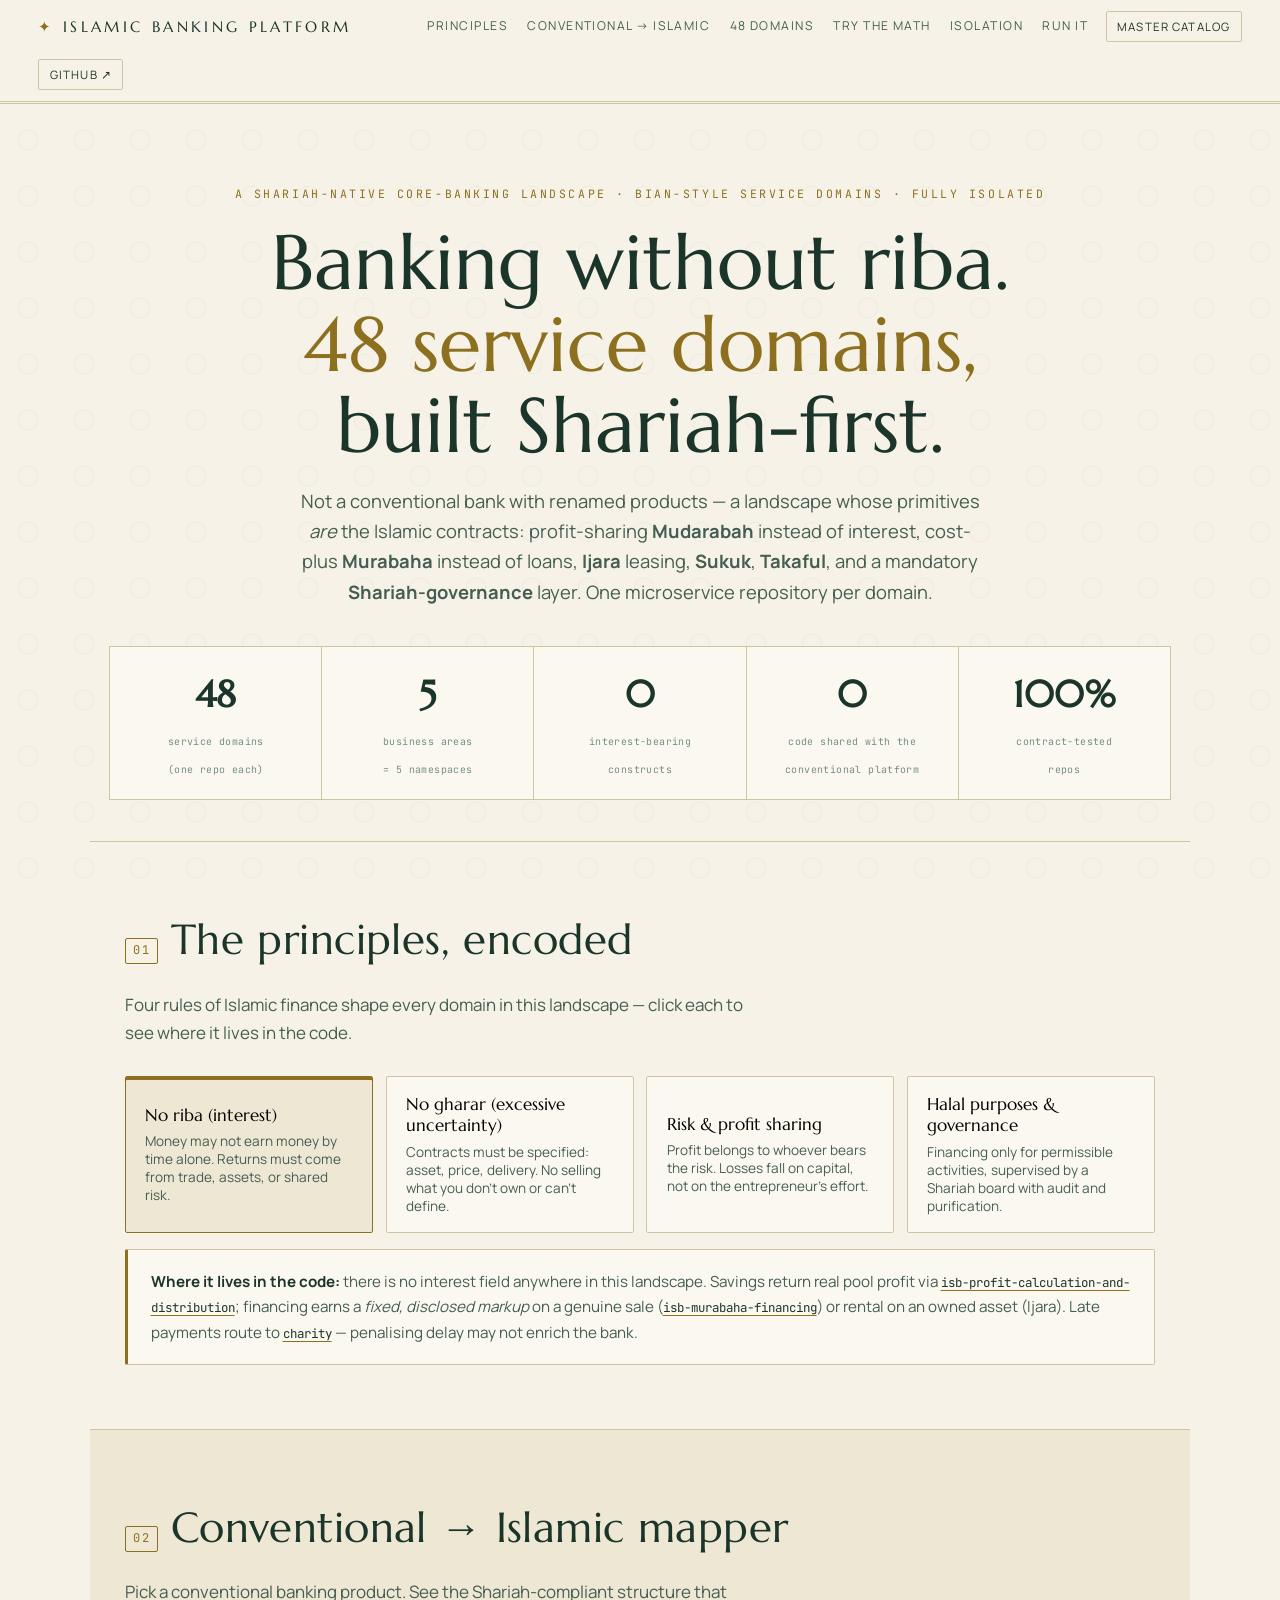
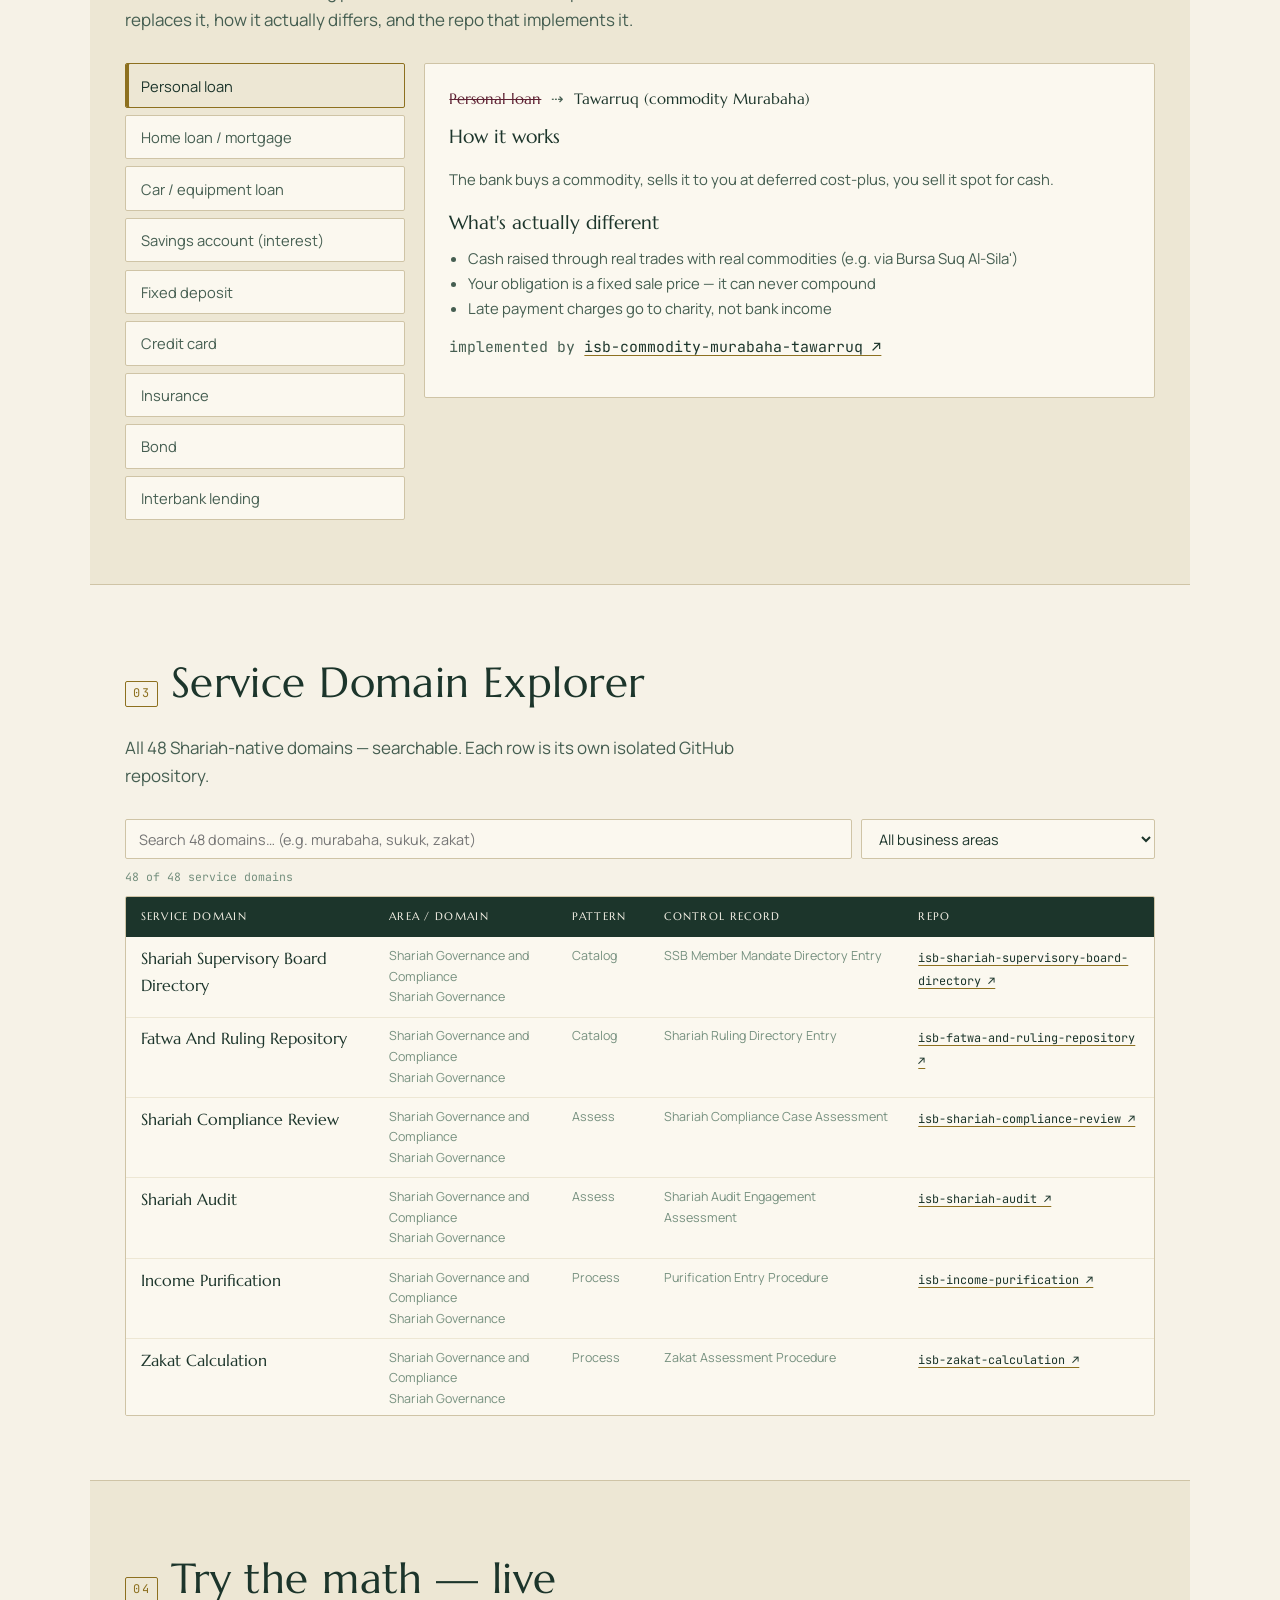
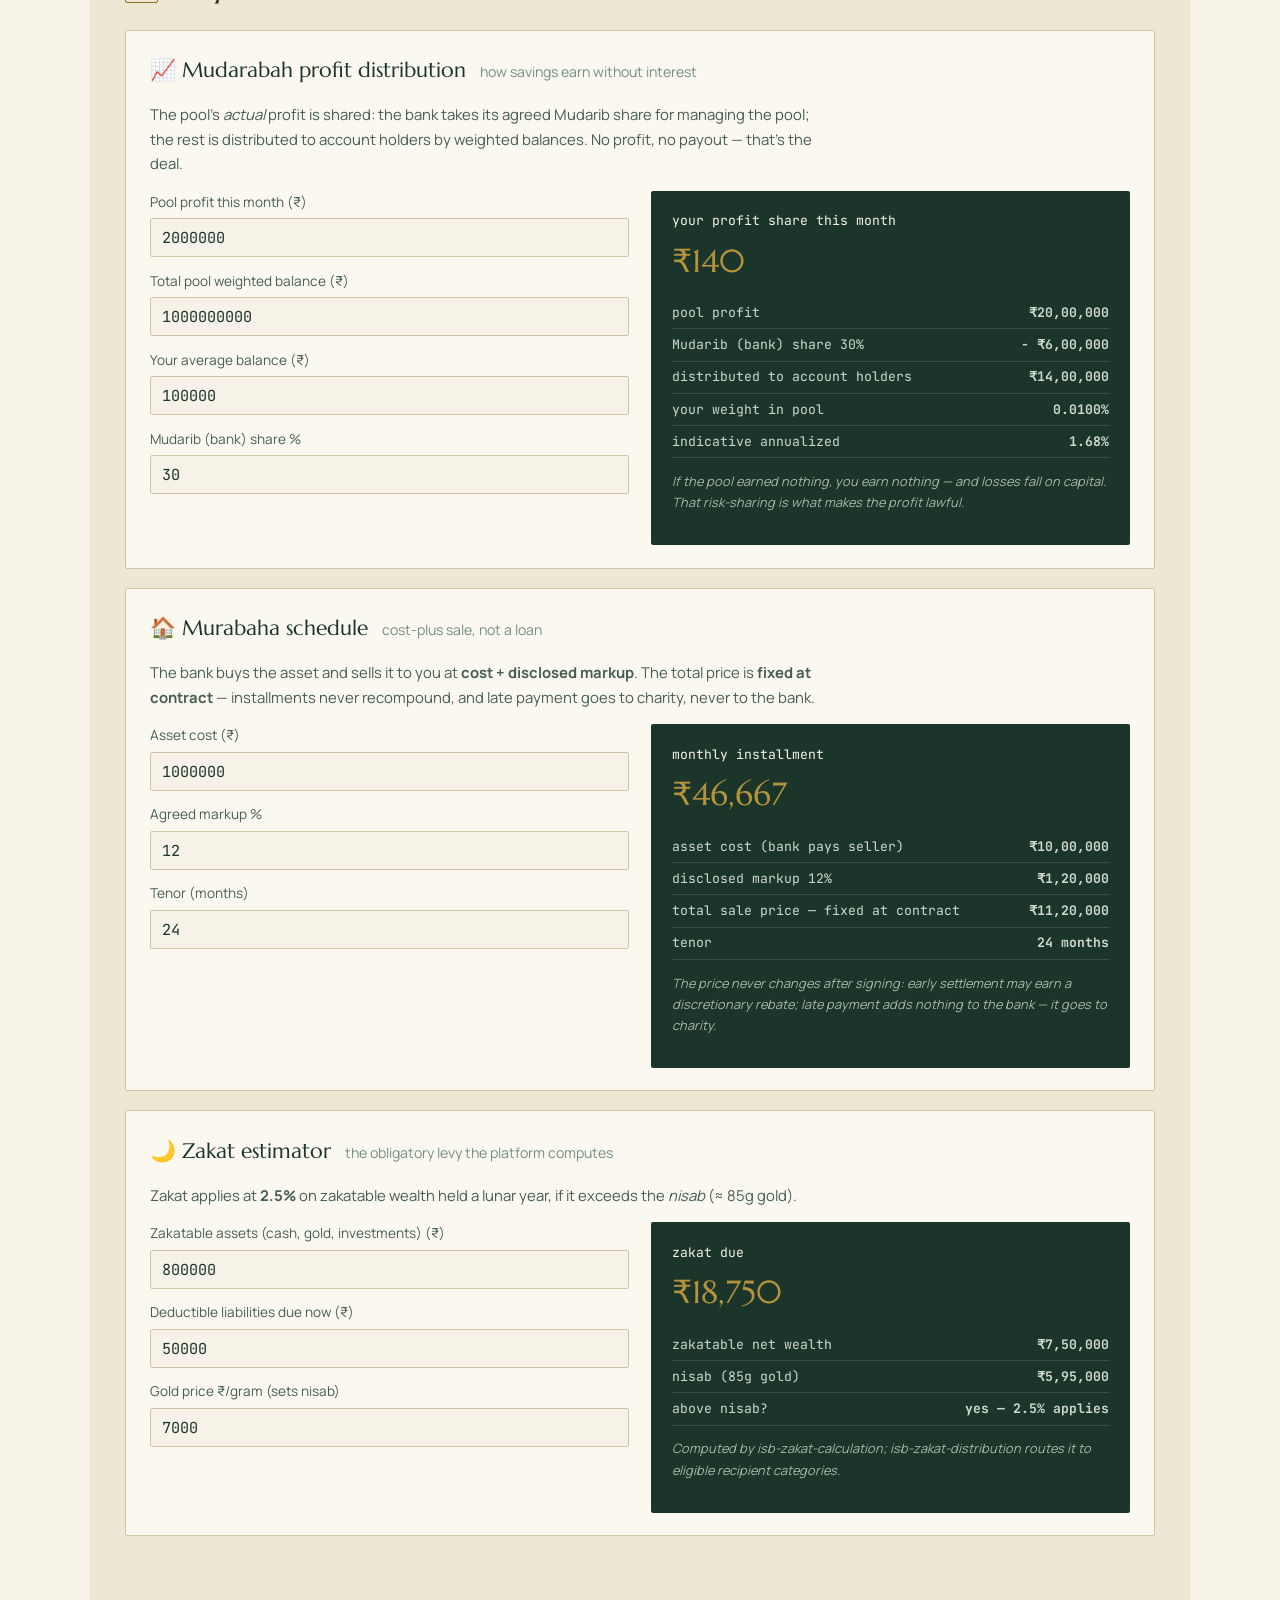
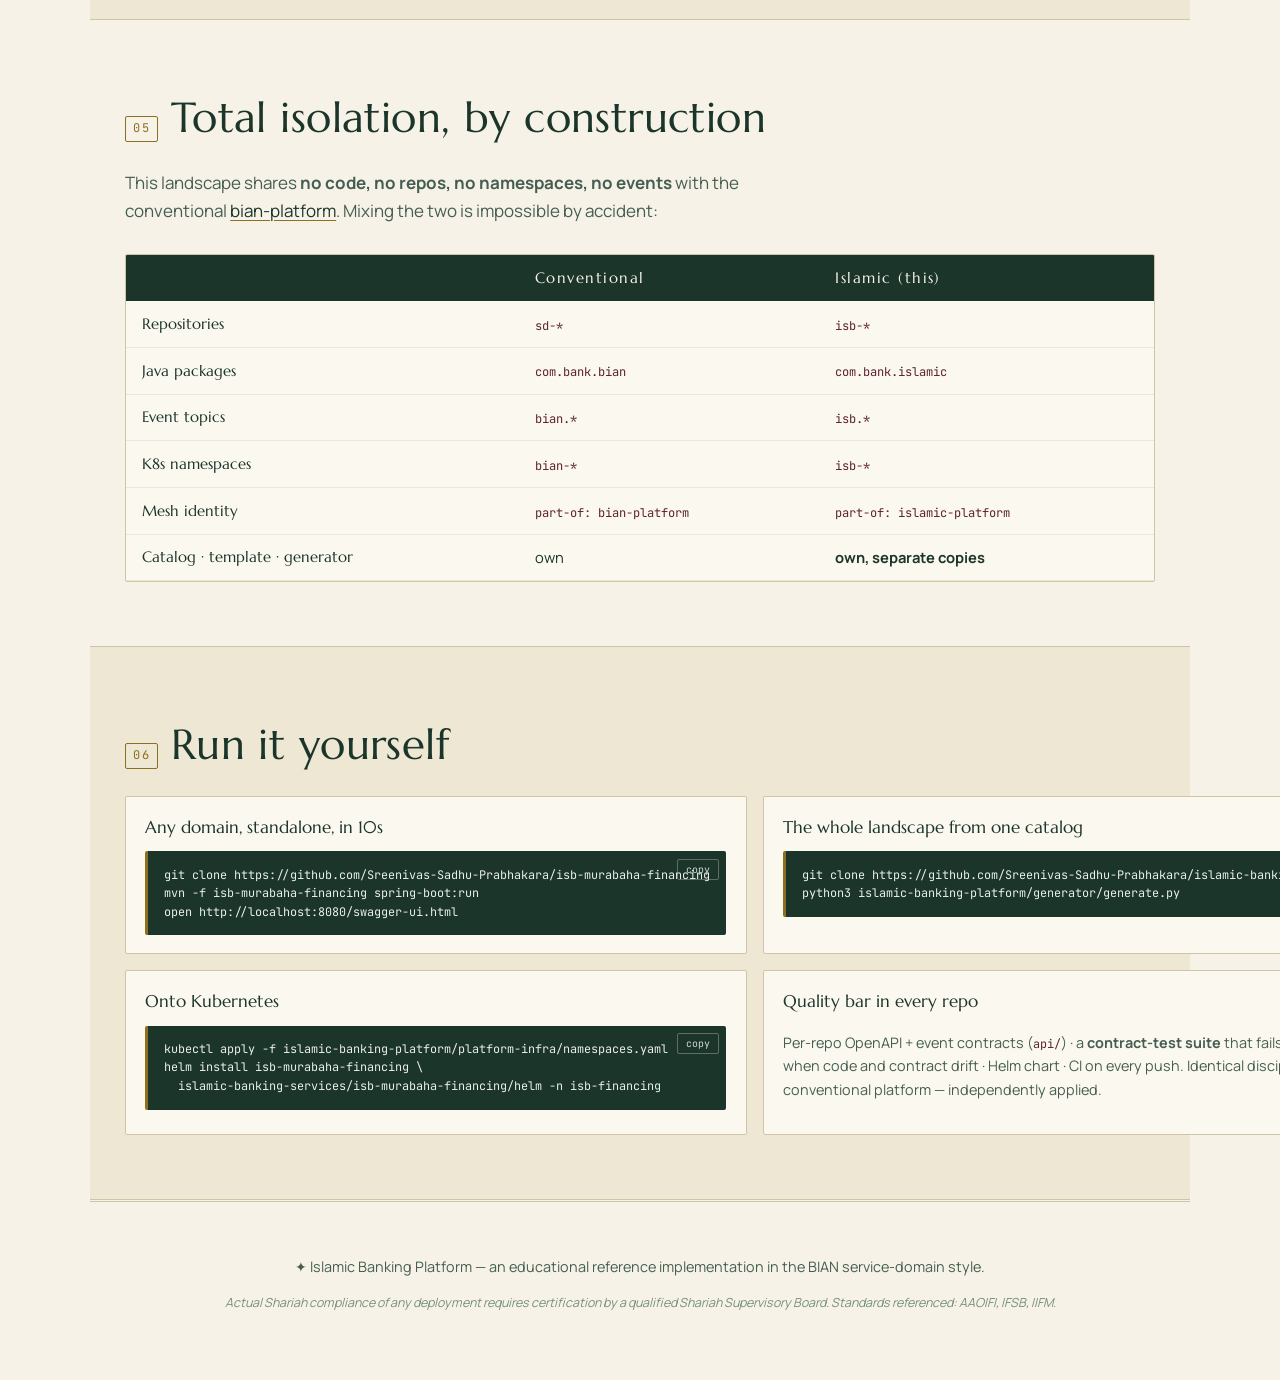
==== docs-site/index.html @ db9421f5 "Interactive docs site + heritage Master Catalog docs-site/: principles-in-code explainers, conventio" ====
<!DOCTYPE html>
<html lang="en">
<head>
  <meta charset="UTF-8" />
  <meta name="viewport" content="width=device-width, initial-scale=1.0" />
  <title>Islamic Banking Platform — 48 Shariah-native service domains</title>
  <meta name="description" content="A Shariah-compliant core-banking microservice landscape: Murabaha, Mudarabah, Ijara, Sukuk, Takaful, Zakat — fully isolated from conventional banking. Interactive documentation." />
  <link rel="preconnect" href="https://fonts.googleapis.com" />
  <link rel="preconnect" href="https://fonts.gstatic.com" crossorigin />
  <link href="https://fonts.googleapis.com/css2?family=Marcellus&family=Manrope:wght@400;500;600;800&family=JetBrains+Mono:wght@400;600&display=swap" rel="stylesheet" />
  <link rel="stylesheet" href="styles.css" />
</head>
<body>

<header class="top">
  <a class="brand" href="#top"><span class="brand-star">✦</span> ISLAMIC BANKING PLATFORM</a>
  <nav class="nav">
    <a href="#principles">Principles</a>
    <a href="#mapper">Conventional → Islamic</a>
    <a href="#explorer">48 Domains</a>
    <a href="#calculators">Try the math</a>
    <a href="#isolation">Isolation</a>
    <a href="#run">Run it</a>
  </nav>
  <a class="gh" href="catalog.html">Master Catalog</a>
  <a class="gh" href="https://github.com/Sreenivas-Sadhu-Prabhakara/islamic-banking-platform" target="_blank" rel="noopener">GitHub ↗</a>
</header>

<main id="top">

  <!-- HERO -->
  <section class="hero">
    <p class="eyebrow">A SHARIAH-NATIVE CORE-BANKING LANDSCAPE · BIAN-STYLE SERVICE DOMAINS · FULLY ISOLATED</p>
    <h1>Banking without riba.<br/><span class="accent">48 service domains,</span><br/>built Shariah-first.</h1>
    <p class="hero-sub">Not a conventional bank with renamed products — a landscape whose primitives <em>are</em> the Islamic contracts: profit-sharing <strong>Mudarabah</strong> instead of interest, cost-plus <strong>Murabaha</strong> instead of loans, <strong>Ijara</strong> leasing, <strong>Sukuk</strong>, <strong>Takaful</strong>, and a mandatory <strong>Shariah-governance</strong> layer. One microservice repository per domain.</p>
    <div class="statline">
      <div class="stat"><b>48</b><span>service domains<br/>(one repo each)</span></div>
      <div class="stat"><b>5</b><span>business areas<br/>= 5 namespaces</span></div>
      <div class="stat"><b>0</b><span>interest-bearing<br/>constructs</span></div>
      <div class="stat"><b>0</b><span>code shared with the<br/>conventional platform</span></div>
      <div class="stat"><b>100%</b><span>contract-tested<br/>repos</span></div>
    </div>
  </section>

  <!-- PRINCIPLES -->
  <section id="principles" class="band">
    <h2><span class="no">01</span>The principles, encoded</h2>
    <p class="intro">Four rules of Islamic finance shape every domain in this landscape — click each to see where it lives in the code.</p>
    <div class="prin-grid" id="prin-grid">
      <button class="prin" data-p="riba">
        <h3>No riba (interest)</h3>
        <p>Money may not earn money by time alone. Returns must come from trade, assets, or shared risk.</p>
      </button>
      <button class="prin" data-p="gharar">
        <h3>No gharar (excessive uncertainty)</h3>
        <p>Contracts must be specified: asset, price, delivery. No selling what you don't own or can't define.</p>
      </button>
      <button class="prin" data-p="risk">
        <h3>Risk &amp; profit sharing</h3>
        <p>Profit belongs to whoever bears the risk. Losses fall on capital, not on the entrepreneur's effort.</p>
      </button>
      <button class="prin" data-p="halal">
        <h3>Halal purposes &amp; governance</h3>
        <p>Financing only for permissible activities, supervised by a Shariah board with audit and purification.</p>
      </button>
    </div>
    <div class="prin-detail" id="prin-detail"></div>
  </section>

  <!-- MAPPER -->
  <section id="mapper" class="band band-alt">
    <h2><span class="no">02</span>Conventional → Islamic mapper</h2>
    <p class="intro">Pick a conventional banking product. See the Shariah-compliant structure that replaces it, how it actually differs, and the repo that implements it.</p>
    <div class="mapper">
      <div class="mapper-buttons" id="mapper-buttons"></div>
      <div class="mapper-out" id="mapper-out"></div>
    </div>
  </section>

  <!-- EXPLORER -->
  <section id="explorer" class="band">
    <h2><span class="no">03</span>Service Domain Explorer</h2>
    <p class="intro">All 48 Shariah-native domains — searchable. Each row is its own isolated GitHub repository.</p>
    <div class="explorer-controls">
      <input type="search" id="ex-search" placeholder="Search 48 domains… (e.g. murabaha, sukuk, zakat)" aria-label="Search" />
      <select id="ex-area" aria-label="Filter by business area"><option value="">All business areas</option></select>
    </div>
    <p class="ex-count" id="ex-count"></p>
    <div class="ex-table-wrap">
      <table class="ex-table">
        <thead><tr><th>Service domain</th><th>Area / domain</th><th>Pattern</th><th>Control record</th><th>Repo</th></tr></thead>
        <tbody id="ex-body"></tbody>
      </table>
    </div>
  </section>

  <!-- CALCULATORS -->
  <section id="calculators" class="band band-alt">
    <h2><span class="no">04</span>Try the math — live</h2>

    <div class="calc">
      <h3>📈 Mudarabah profit distribution <small>how savings earn without interest</small></h3>
      <p>The pool's <em>actual</em> profit is shared: the bank takes its agreed Mudarib share for managing the pool; the rest is distributed to account holders by weighted balances. No profit, no payout — that's the deal.</p>
      <div class="calc-grid">
        <div class="calc-in">
          <label>Pool profit this month (₹)<input type="number" id="md-profit" value="2000000" /></label>
          <label>Total pool weighted balance (₹)<input type="number" id="md-pool" value="1000000000" /></label>
          <label>Your average balance (₹)<input type="number" id="md-bal" value="100000" /></label>
          <label>Mudarib (bank) share %<input type="number" id="md-share" value="30" min="0" max="100" /></label>
        </div>
        <div class="calc-out" id="md-out"></div>
      </div>
    </div>

    <div class="calc">
      <h3>🏠 Murabaha schedule <small>cost-plus sale, not a loan</small></h3>
      <p>The bank buys the asset and sells it to you at <strong>cost + disclosed markup</strong>. The total price is <strong>fixed at contract</strong> — installments never recompound, and late payment goes to charity, never to the bank.</p>
      <div class="calc-grid">
        <div class="calc-in">
          <label>Asset cost (₹)<input type="number" id="mu-cost" value="1000000" /></label>
          <label>Agreed markup %<input type="number" id="mu-markup" value="12" min="0" /></label>
          <label>Tenor (months)<input type="number" id="mu-months" value="24" min="1" /></label>
        </div>
        <div class="calc-out" id="mu-out"></div>
      </div>
    </div>

    <div class="calc">
      <h3>🌙 Zakat estimator <small>the obligatory levy the platform computes</small></h3>
      <p>Zakat applies at <strong>2.5%</strong> on zakatable wealth held a lunar year, if it exceeds the <em>nisab</em> (≈ 85g gold).</p>
      <div class="calc-grid">
        <div class="calc-in">
          <label>Zakatable assets (cash, gold, investments) (₹)<input type="number" id="zk-assets" value="800000" /></label>
          <label>Deductible liabilities due now (₹)<input type="number" id="zk-liab" value="50000" /></label>
          <label>Gold price ₹/gram (sets nisab)<input type="number" id="zk-gold" value="7000" /></label>
        </div>
        <div class="calc-out" id="zk-out"></div>
      </div>
    </div>
  </section>

  <!-- ISOLATION -->
  <section id="isolation" class="band">
    <h2><span class="no">05</span>Total isolation, by construction</h2>
    <p class="intro">This landscape shares <strong>no code, no repos, no namespaces, no events</strong> with the conventional <a href="https://sreenivas-sadhu-prabhakara.github.io/bian-platform/" target="_blank" rel="noopener">bian-platform</a>. Mixing the two is impossible by accident:</p>
    <div class="iso-table-wrap">
      <table class="iso-table">
        <thead><tr><th></th><th>Conventional</th><th>Islamic (this)</th></tr></thead>
        <tbody>
          <tr><td>Repositories</td><td><code>sd-*</code></td><td><code>isb-*</code></td></tr>
          <tr><td>Java packages</td><td><code>com.bank.bian</code></td><td><code>com.bank.islamic</code></td></tr>
          <tr><td>Event topics</td><td><code>bian.*</code></td><td><code>isb.*</code></td></tr>
          <tr><td>K8s namespaces</td><td><code>bian-*</code></td><td><code>isb-*</code></td></tr>
          <tr><td>Mesh identity</td><td><code>part-of: bian-platform</code></td><td><code>part-of: islamic-platform</code></td></tr>
          <tr><td>Catalog · template · generator</td><td>own</td><td><strong>own, separate copies</strong></td></tr>
        </tbody>
      </table>
    </div>
  </section>

  <!-- RUN -->
  <section id="run" class="band band-alt">
    <h2><span class="no">06</span>Run it yourself</h2>
    <div class="run-grid">
      <div class="run-card"><h3>Any domain, standalone, in 10s</h3>
<pre data-copy><code>git clone https://github.com/Sreenivas-Sadhu-Prabhakara/isb-murabaha-financing
mvn -f isb-murabaha-financing spring-boot:run
open http://localhost:8080/swagger-ui.html</code></pre></div>
      <div class="run-card"><h3>The whole landscape from one catalog</h3>
<pre data-copy><code>git clone https://github.com/Sreenivas-Sadhu-Prabhakara/islamic-banking-platform
python3 islamic-banking-platform/generator/generate.py</code></pre></div>
      <div class="run-card"><h3>Onto Kubernetes</h3>
<pre data-copy><code>kubectl apply -f islamic-banking-platform/platform-infra/namespaces.yaml
helm install isb-murabaha-financing \
  islamic-banking-services/isb-murabaha-financing/helm -n isb-financing</code></pre></div>
      <div class="run-card"><h3>Quality bar in every repo</h3>
        <p class="run-quality">Per-repo OpenAPI + event contracts (<code>api/</code>) · a <strong>contract-test suite</strong> that fails the build when code and contract drift · Helm chart · CI on every push. Identical discipline to the conventional platform — independently applied.</p></div>
    </div>
  </section>

</main>

<footer class="foot">
  <p>✦ Islamic Banking Platform — an educational reference implementation in the BIAN service-domain style.</p>
  <p class="foot-dim">Actual Shariah compliance of any deployment requires certification by a qualified Shariah Supervisory Board. Standards referenced: AAOIFI, IFSB, IIFM.</p>
</footer>

<script src="data.js"></script>
<script src="app.js"></script>
</body>
</html>
---- docs-site/styles.css ----
/* ════════════════════════════════════════════════════════════════
   Islamic Banking Platform docs — heritage institution, Shariah-native.
   Ivory stock, deep emerald ink, antique gold, eight-point star motif.
   Same restraint as the Master Catalog: engraved, not animated.
   ════════════════════════════════════════════════════════════════ */
:root {
  --paper:   #f6f2e7;
  --paper-2: #ede7d4;
  --card:    #fbf8ef;
  --ink:     #1c352b;       /* deep emerald */
  --ink-2:   #455e51;
  --ink-3:   #76907f;
  --rule:    #cfc4a6;
  --gold:    #8d701f;
  --gold-2:  #b3933b;
  --wine:    #5e2233;
  --serif-d: "Marcellus", "Times New Roman", serif;
  --sans:    "Manrope", -apple-system, sans-serif;
  --mono:    "JetBrains Mono", ui-monospace, monospace;
  --maxw: 1100px;
}
* { box-sizing: border-box; }
html { scroll-behavior: smooth; scroll-padding-top: 84px; }
body {
  margin: 0; background: var(--paper); color: var(--ink);
  font-family: var(--sans); font-size: 17px; line-height: 1.65;
  -webkit-font-smoothing: antialiased;
}
/* faint eight-point star lattice */
body::before {
  content: ""; position: fixed; inset: 0; pointer-events: none; z-index: 0; opacity: .045;
  background-image:
    radial-gradient(circle at center, transparent 9px, var(--ink) 9.5px, transparent 10.5px);
  background-size: 56px 56px;
}
main, header, footer { position: relative; z-index: 1; }
a { color: var(--ink); text-decoration-color: var(--gold); text-underline-offset: 3px; }
a:hover { color: var(--gold); }
code { font-family: var(--mono); font-size: .82em; color: var(--wine); }
h2 {
  font-family: var(--serif-d); font-weight: 400;
  font-size: clamp(1.7rem, 4.6vw, 2.6rem); letter-spacing: .01em;
  margin: 0 0 1rem; display: flex; gap: .8rem; align-items: baseline;
}
h2 .no { font-family: var(--mono); font-size: .75rem; color: var(--gold); border: 1px solid var(--gold); border-radius: 2px; padding: .14rem .45rem; letter-spacing: .1em; }
h3 { font-family: var(--serif-d); font-weight: 400; font-size: 1.3rem; margin: 0 0 .6rem; }
h3 small { color: var(--ink-3); font-family: var(--sans); font-size: .68em; margin-left: .5rem; }
.intro { color: var(--ink-2); max-width: 62ch; margin: 0 0 1.8rem; }

/* top bar */
.top {
  position: sticky; top: 0; z-index: 60;
  background: rgba(246,242,231,.94); backdrop-filter: blur(8px);
  border-bottom: 3px double var(--rule);
  display: flex; align-items: center; gap: 1.1rem; flex-wrap: wrap;
  padding: .7rem clamp(1rem, 4vw, 2.4rem);
}
.brand { font-family: var(--serif-d); font-size: .95rem; letter-spacing: .22em; color: var(--ink); text-decoration: none; }
.brand-star { color: var(--gold); }
.nav { display: flex; gap: clamp(.6rem, 1.6vw, 1.2rem); flex-wrap: wrap; margin-left: auto; }
.nav a { font-size: .76rem; letter-spacing: .12em; text-transform: uppercase; color: var(--ink-2); text-decoration: none; }
.nav a:hover { color: var(--gold); }
.gh { font-size: .72rem; letter-spacing: .1em; text-transform: uppercase; border: 1px solid var(--rule); border-radius: 2px; padding: .3rem .65rem; color: var(--ink); text-decoration: none; }
.gh:hover { border-color: var(--gold); color: var(--gold); }
@media (max-width: 1000px) { .nav { display: none; } }

/* hero */
.hero { max-width: var(--maxw); margin: 0 auto; text-align: center; padding: clamp(2.8rem, 8vw, 5rem) 1.2rem 2.6rem; }
.eyebrow { font-family: var(--mono); font-size: .72rem; letter-spacing: .22em; color: var(--gold); margin: 0 0 1.2rem; }
.hero h1 { font-family: var(--serif-d); font-weight: 400; font-size: clamp(2.4rem, 7.5vw, 4.8rem); line-height: 1.06; margin: 0 0 1.2rem; }
.accent { color: var(--gold); }
.hero-sub { max-width: 62ch; margin: 0 auto 2.4rem; color: var(--ink-2); font-size: clamp(1rem, 2.2vw, 1.15rem); }
.statline { display: grid; grid-template-columns: repeat(5, 1fr); gap: 1px; background: var(--rule); border: 1px solid var(--rule); }
.stat { background: var(--card); padding: 1.1rem .8rem; }
.stat b { display: block; font-family: var(--serif-d); font-size: clamp(1.6rem, 4vw, 2.3rem); color: var(--ink); }
.stat span { font-family: var(--mono); font-size: .62rem; letter-spacing: .04em; color: var(--ink-3); line-height: 1.45; }
@media (max-width: 760px) { .statline { grid-template-columns: repeat(2, 1fr); } }

/* bands */
.band { max-width: var(--maxw); margin: 0 auto; padding: clamp(2.4rem, 6vw, 4rem) clamp(1rem, 4vw, 2.2rem); border-top: 1px solid var(--rule); }
.band-alt { background: linear-gradient(var(--paper-2), var(--paper-2)); }

/* principles */
.prin-grid { display: grid; grid-template-columns: repeat(auto-fit, minmax(230px, 1fr)); gap: .8rem; margin-bottom: 1rem; }
.prin {
  text-align: left; cursor: pointer; background: var(--card);
  border: 1px solid var(--rule); border-radius: 2px; padding: 1.1rem 1.2rem; transition: border-color .15s;
  font-family: var(--sans);
}
.prin:hover, .prin.active { border-color: var(--gold); }
.prin.active { background: var(--paper-2); box-shadow: inset 0 3px 0 var(--gold); }
.prin h3 { font-size: 1.05rem; margin-bottom: .4rem; }
.prin p { margin: 0; font-size: .85rem; color: var(--ink-2); }
.prin-detail {
  background: var(--card); border: 1px solid var(--rule); border-left: 3px solid var(--gold);
  border-radius: 2px; padding: 1.2rem 1.4rem; min-height: 90px; font-size: .95rem; color: var(--ink-2);
}
.prin-detail b { color: var(--ink); }
.prin-detail a { font-family: var(--mono); font-size: .82em; }

/* mapper */
.mapper { display: grid; grid-template-columns: 280px 1fr; gap: 1.2rem; align-items: start; }
@media (max-width: 820px) { .mapper { grid-template-columns: 1fr; } }
.mapper-buttons { display: flex; flex-direction: column; gap: .45rem; }
.mapbtn {
  text-align: left; cursor: pointer; font-family: var(--sans); font-size: .92rem;
  background: var(--card); color: var(--ink-2); border: 1px solid var(--rule); border-radius: 2px;
  padding: .7rem .95rem; transition: .15s;
}
.mapbtn:hover { border-color: var(--gold); color: var(--ink); }
.mapbtn.active { border-color: var(--gold); background: var(--paper-2); color: var(--ink); box-shadow: inset 3px 0 0 var(--gold); }
.mapper-out {
  background: var(--card); border: 1px solid var(--rule); border-radius: 2px;
  padding: 1.4rem 1.5rem; position: sticky; top: 86px;
}
.map-arrow { font-family: var(--serif-d); font-size: 1.3rem; margin: 0 0 .6rem; }
.map-arrow .from { color: var(--wine); text-decoration: line-through; text-decoration-thickness: 1px; }
.map-arrow .to { color: var(--ink); }
.mapper-out h4 { font-family: var(--serif-d); font-weight: 400; font-size: 1.2rem; margin: 0 0 .5rem; }
.mapper-out p, .mapper-out li { color: var(--ink-2); font-size: .93rem; }
.mapper-out ul { padding-left: 1.15rem; margin: .4rem 0 .8rem; }
.map-repo { font-family: var(--mono); font-size: .78rem; }

/* explorer */
.explorer-controls { display: flex; gap: .6rem; flex-wrap: wrap; margin-bottom: .5rem; }
.explorer-controls input, .explorer-controls select {
  font-family: var(--sans); font-size: .9rem; color: var(--ink);
  background: var(--card); border: 1px solid var(--rule); border-radius: 2px; padding: .55rem .8rem;
}
.explorer-controls input { flex: 1; min-width: 240px; }
.ex-count { font-family: var(--mono); font-size: .72rem; color: var(--ink-3); margin: 0 0 .6rem; }
.ex-table-wrap { border: 1px solid var(--rule); border-radius: 2px; overflow: auto; max-height: 520px; background: var(--card); }
.ex-table { width: 100%; border-collapse: collapse; font-size: .86rem; }
.ex-table th {
  position: sticky; top: 0; background: var(--ink); color: var(--paper);
  font-family: var(--serif-d); font-weight: 400; letter-spacing: .12em; text-transform: uppercase; font-size: .68rem;
  text-align: left; padding: .7rem .9rem;
}
.ex-table td { padding: .55rem .9rem; border-bottom: 1px solid var(--paper-2); vertical-align: top; }
.ex-table tbody tr:hover { background: var(--paper-2); }
.sd-name { font-family: var(--serif-d); font-size: 1.02rem; }
.dim { color: var(--ink-3); font-size: .78rem; }
.repo-link { font-family: var(--mono); font-size: .74rem; }

/* calculators */
.calc { background: var(--card); border: 1px solid var(--rule); border-radius: 2px; padding: 1.4rem 1.5rem; margin-bottom: 1.2rem; }
.calc > p { color: var(--ink-2); font-size: .93rem; max-width: 75ch; }
.calc-grid { display: grid; grid-template-columns: 1fr 1fr; gap: 1.4rem; align-items: start; margin-top: .8rem; }
@media (max-width: 760px) { .calc-grid { grid-template-columns: 1fr; } }
.calc-in label { display: block; font-size: .85rem; color: var(--ink-2); margin-bottom: .8rem; }
.calc-in input {
  display: block; width: 100%; margin-top: .3rem; font-family: var(--mono); font-size: .95rem;
  color: var(--ink); background: var(--paper); border: 1px solid var(--rule); border-radius: 2px; padding: .5rem .7rem;
}
.calc-in input:focus { outline: none; border-color: var(--gold); }
.calc-out {
  background: var(--ink); color: var(--paper); border-radius: 2px; padding: 1.2rem 1.3rem;
  font-family: var(--mono); font-size: .82rem;
}
.calc-out .big { font-family: var(--serif-d); font-size: 2rem; color: var(--gold-2); display: block; margin: .2rem 0 .6rem; }
.calc-out .row { display: flex; justify-content: space-between; border-bottom: 1px dotted rgba(246,242,231,.25); padding: .3rem 0; color: #cfd8cf; }
.calc-out .note { margin-top: .8rem; font-family: var(--sans); font-style: italic; font-size: .8rem; color: #a8b8aa; }

/* isolation */
.iso-table-wrap { border: 1px solid var(--rule); border-radius: 2px; overflow-x: auto; background: var(--card); }
.iso-table { width: 100%; border-collapse: collapse; font-size: .92rem; }
.iso-table th { background: var(--ink); color: var(--paper); font-family: var(--serif-d); font-weight: 400; letter-spacing: .1em; padding: .7rem 1rem; text-align: left; }
.iso-table td { padding: .65rem 1rem; border-bottom: 1px solid var(--paper-2); }
.iso-table td:first-child { font-family: var(--serif-d); }

/* run */
.run-grid { display: grid; grid-template-columns: 1fr 1fr; gap: 1rem; }
@media (max-width: 760px) { .run-grid { grid-template-columns: 1fr; } }
.run-card { background: var(--card); border: 1px solid var(--rule); border-radius: 2px; padding: 1.1rem 1.2rem; }
.run-card h3 { font-size: 1.05rem; }
.run-quality { font-size: .9rem; color: var(--ink-2); }
pre {
  position: relative; background: var(--ink); color: #e9efe7;
  border-radius: 2px; border-left: 3px solid var(--gold);
  padding: .9rem 1rem; overflow-x: auto;
  font-family: var(--mono); font-size: .74rem; line-height: 1.55; margin: 0;
}
pre code { color: inherit; font-size: 1em; }
.copy-btn {
  position: absolute; top: .45rem; right: .45rem; cursor: pointer;
  font-family: var(--mono); font-size: .62rem; color: #cfd8cf;
  background: transparent; border: 1px solid rgba(246,242,231,.3); border-radius: 2px; padding: .2rem .5rem;
}
.copy-btn:hover { color: var(--gold-2); border-color: var(--gold-2); }

/* footer */
.foot { max-width: var(--maxw); margin: 0 auto; padding: 2.4rem 1.2rem 3.4rem; border-top: 3px double var(--rule); text-align: center; color: var(--ink-2); font-size: .9rem; }
.foot-dim { color: var(--ink-3); font-size: .78rem; font-style: italic; }

@media (prefers-reduced-motion: reduce) { * { transition: none !important; scroll-behavior: auto !important; } }
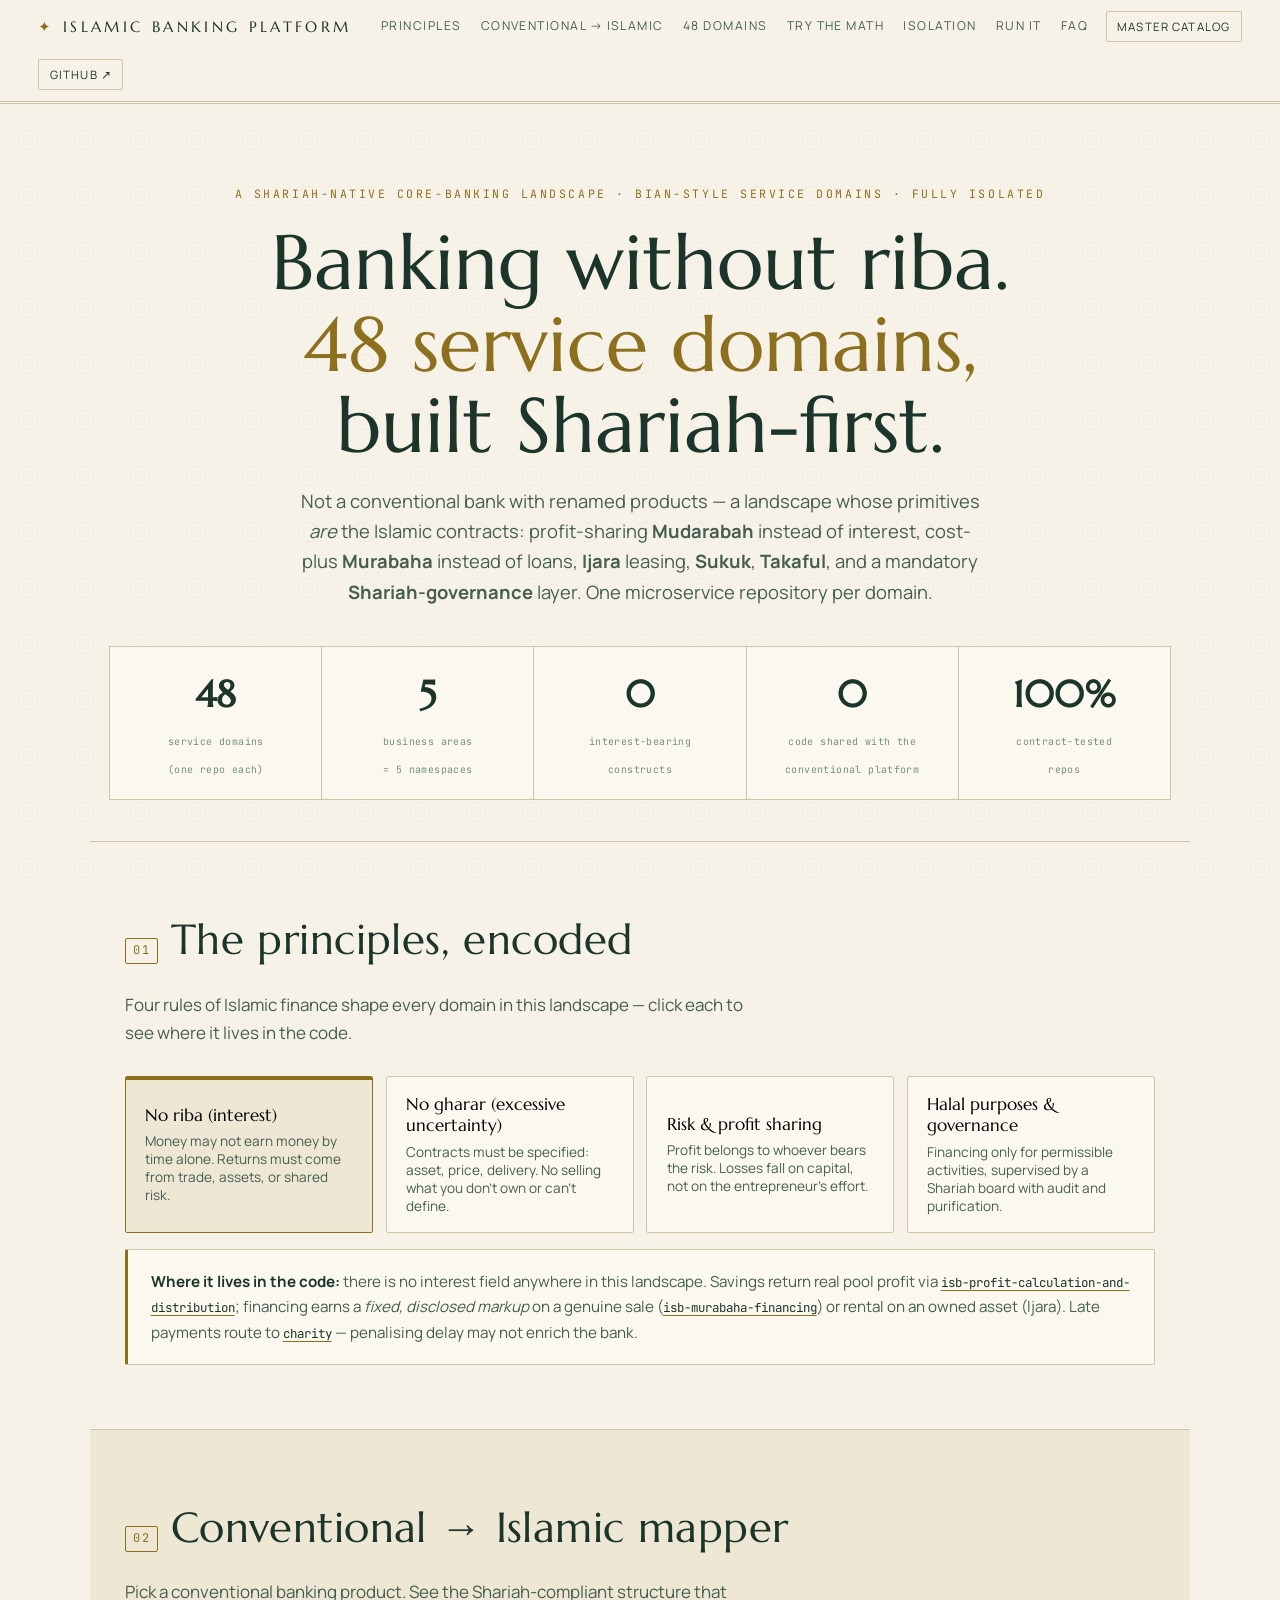
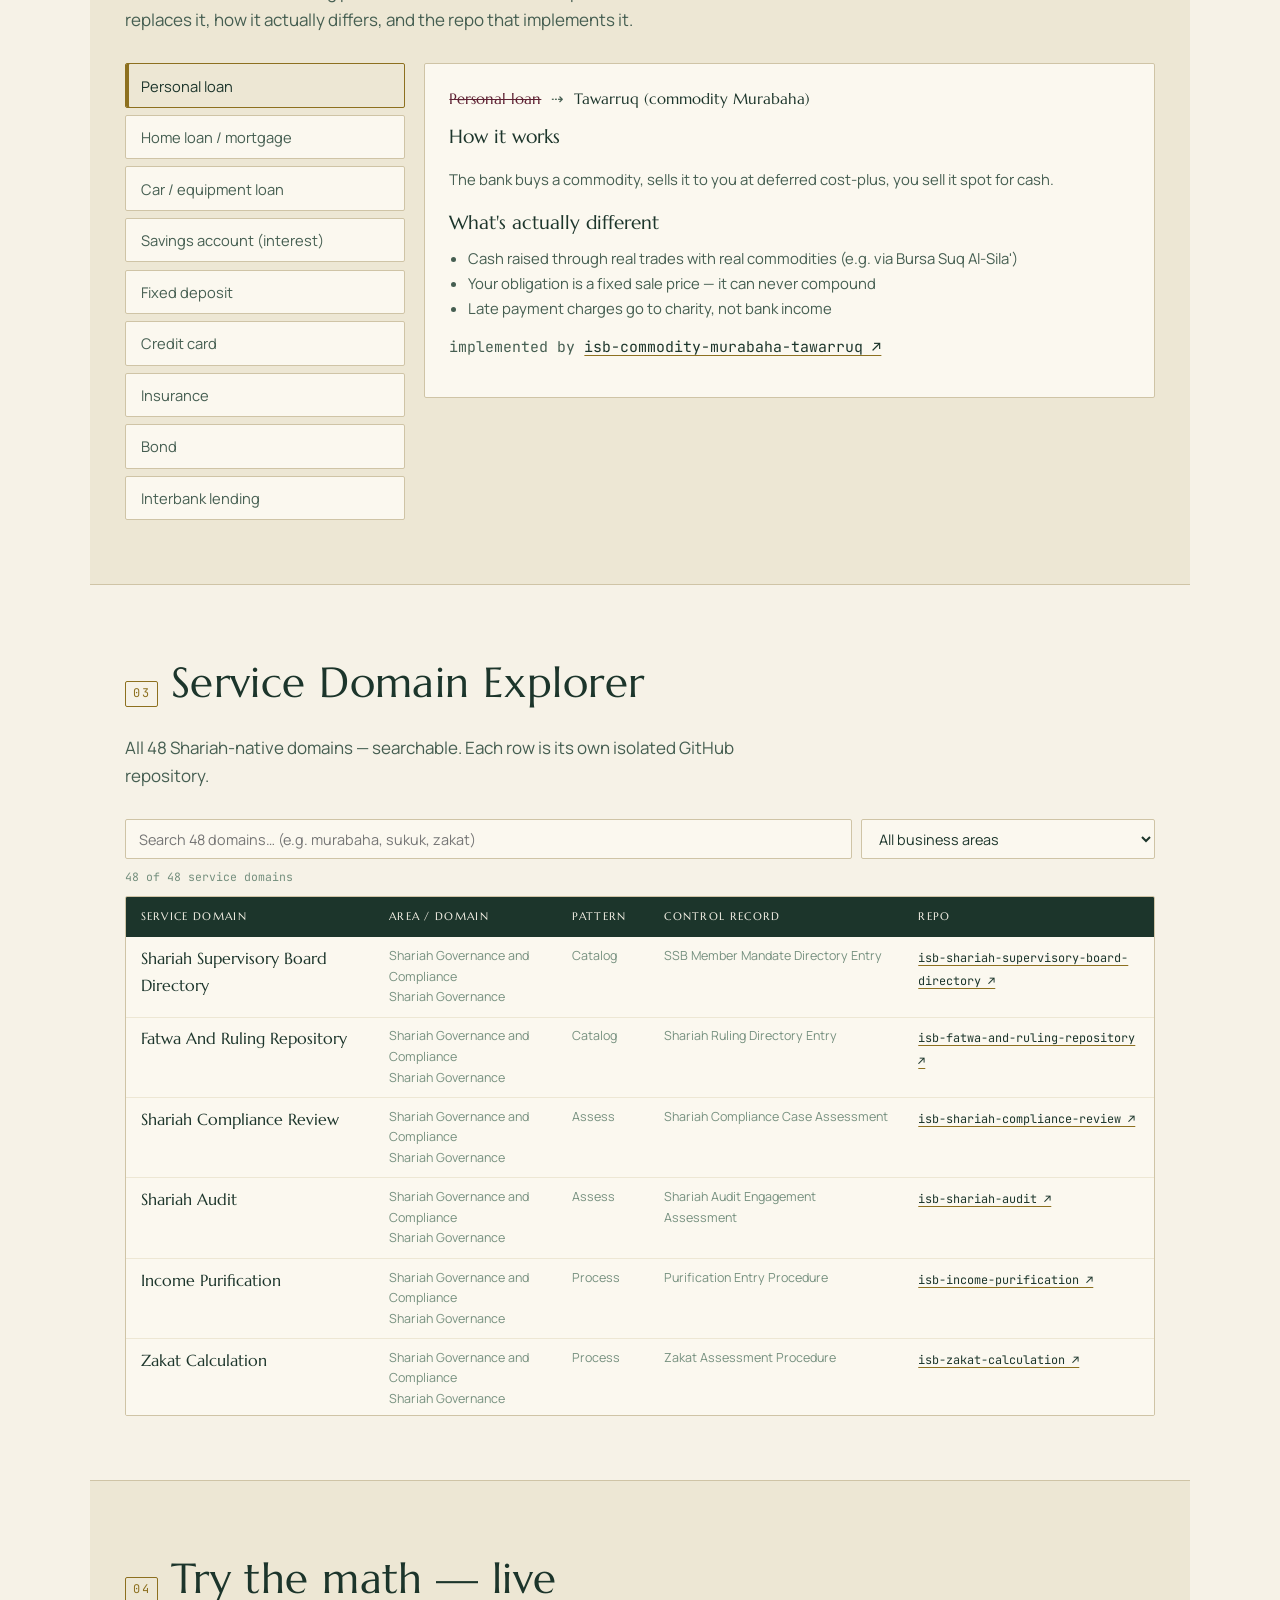
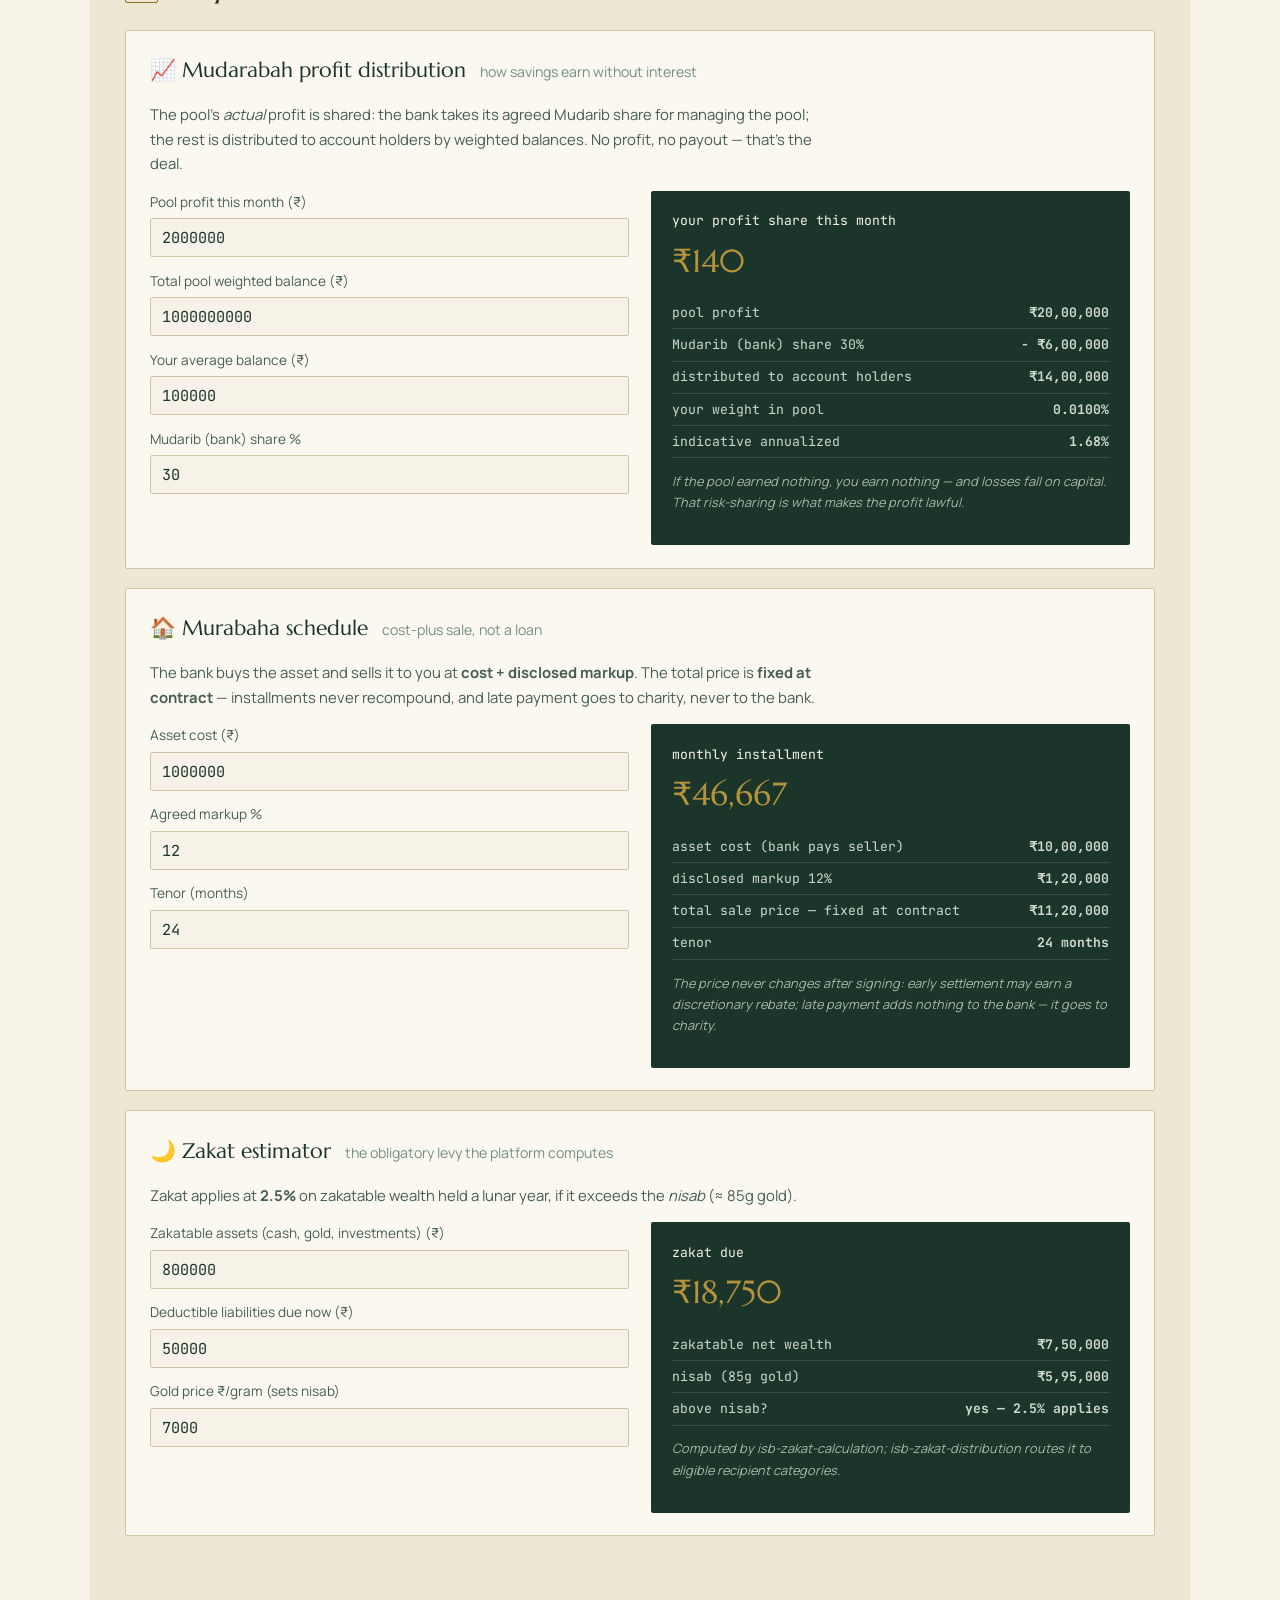
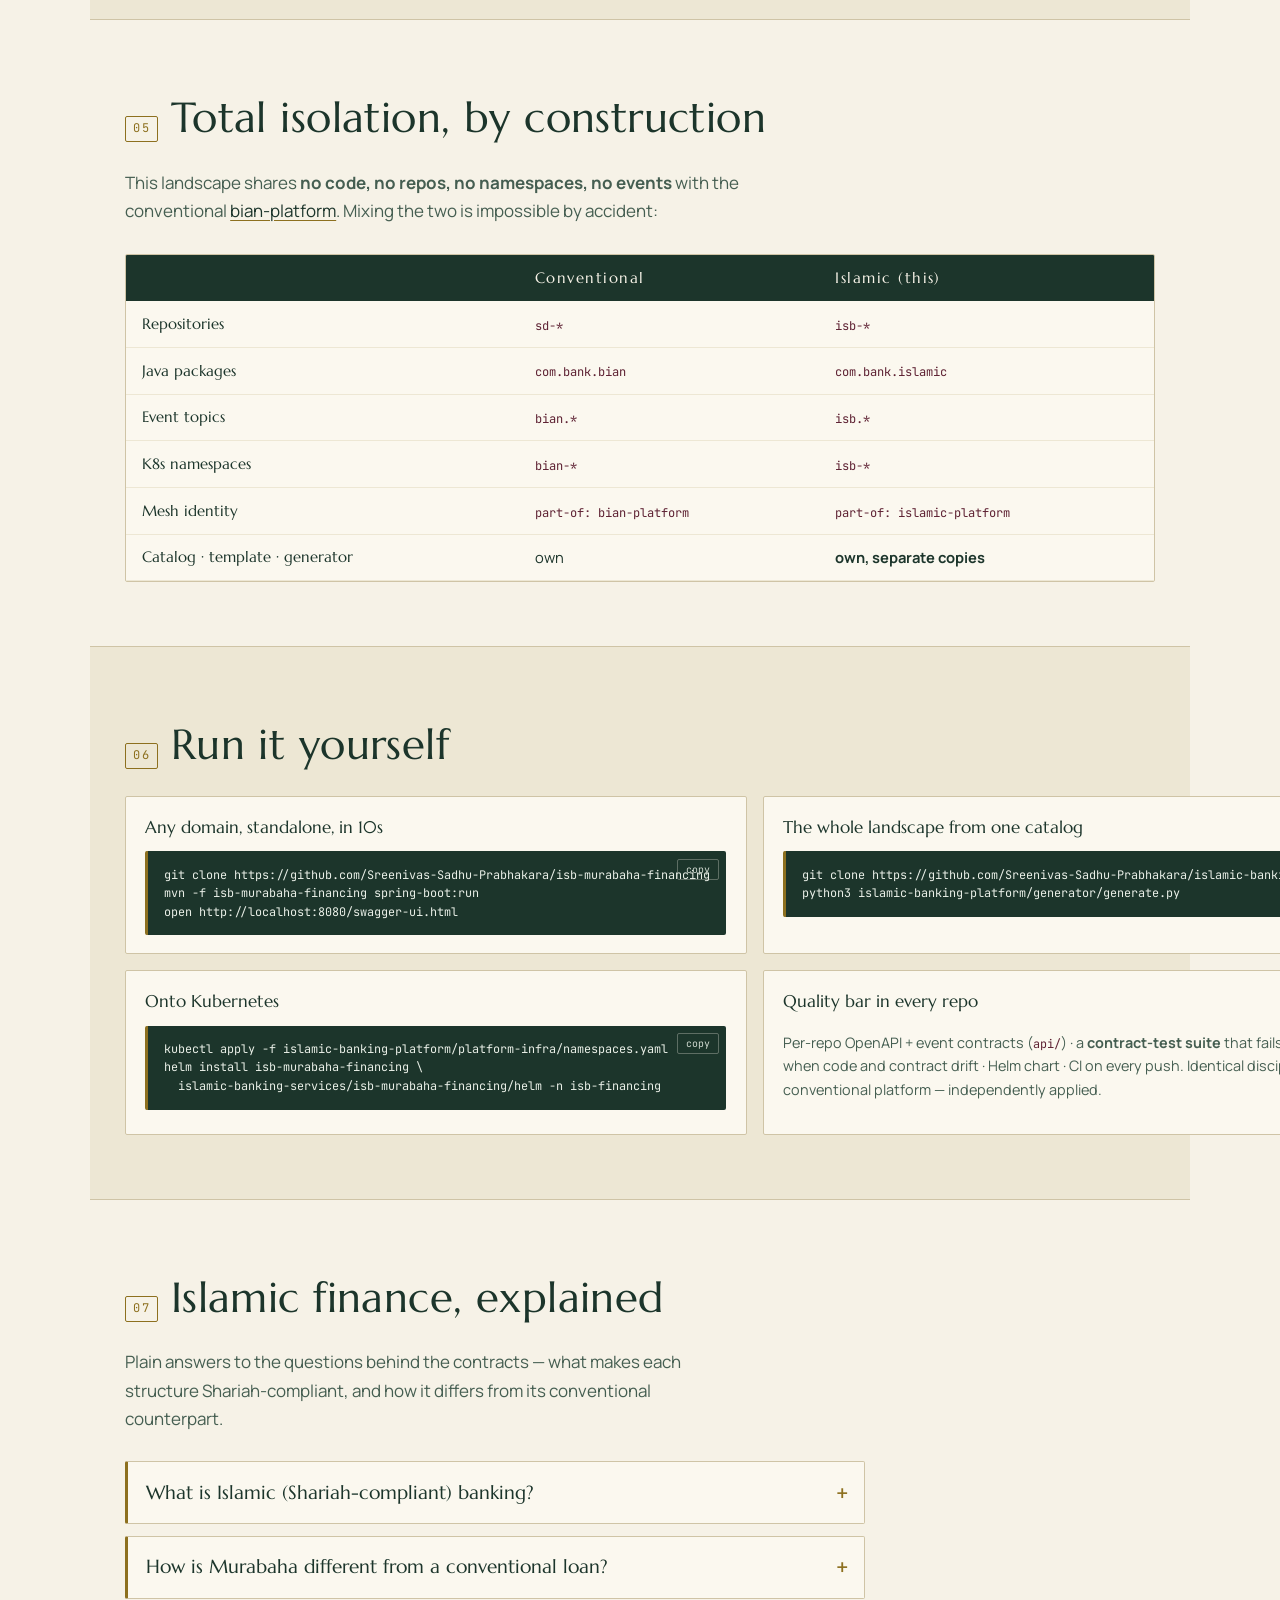
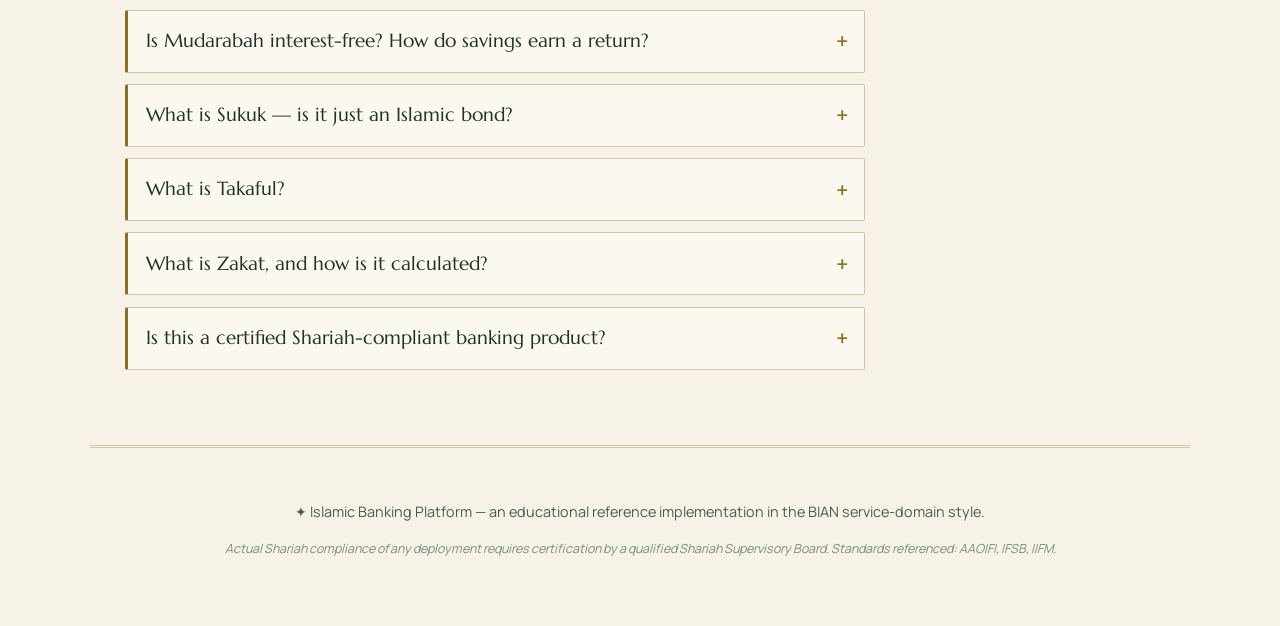
==== commit 85818aca: "SEO: full meta, Open Graph/Twitter, JSON-LD, FAQ section + OG images - docs-site index + catalog: ca" ====
--- a/docs-site/index.html
+++ b/docs-site/index.html
@@ -9,6 +9,123 @@
   <link rel="preconnect" href="https://fonts.gstatic.com" crossorigin />
   <link href="https://fonts.googleapis.com/css2?family=Marcellus&family=Manrope:wght@400;500;600;800&family=JetBrains+Mono:wght@400;600&display=swap" rel="stylesheet" />
   <link rel="stylesheet" href="styles.css" />
+
+  <!-- SEO:START (idempotent; regenerated as a block) -->
+  <meta name="keywords" content="Islamic banking, Shariah-compliant banking, Islamic finance, Murabaha, Mudarabah, Ijara, Musharakah, Sukuk, Takaful, Zakat, Qard Hassan, Wakala, riba-free banking, interest-free banking, halal banking, AAOIFI, IFSB, Shariah governance, Islamic core banking, service domains, microservices" />
+  <meta name="author" content="Sreenivas Sadhu Prabhakara" />
+  <meta name="robots" content="index, follow, max-image-preview:large, max-snippet:-1, max-video-preview:-1" />
+  <meta name="theme-color" content="#1c352b" />
+  <link rel="canonical" href="https://sreenivas-sadhu-prabhakara.github.io/islamic-banking-platform/" />
+
+  <meta property="og:site_name" content="Islamic Banking Platform" />
+  <meta property="og:title" content="Islamic Banking Platform — 48 Shariah-native service domains" />
+  <meta property="og:description" content="A Shariah-compliant core-banking landscape whose primitives are the Islamic contracts themselves — Mudarabah, Murabaha, Ijara, Sukuk, Takaful and Zakat — with a mandatory Shariah-governance layer, fully isolated from conventional banking." />
+  <meta property="og:type" content="website" />
+  <meta property="og:url" content="https://sreenivas-sadhu-prabhakara.github.io/islamic-banking-platform/" />
+  <meta property="og:locale" content="en" />
+  <meta property="og:image" content="https://sreenivas-sadhu-prabhakara.github.io/islamic-banking-platform/assets/og/islamic-platform.png" />
+  <meta property="og:image:secure_url" content="https://sreenivas-sadhu-prabhakara.github.io/islamic-banking-platform/assets/og/islamic-platform.png" />
+  <meta property="og:image:type" content="image/png" />
+  <meta property="og:image:width" content="1200" />
+  <meta property="og:image:height" content="630" />
+  <meta property="og:image:alt" content="Islamic Banking Platform — banking without riba, across 48 Shariah-native service domains." />
+
+  <meta name="twitter:card" content="summary_large_image" />
+  <meta name="twitter:title" content="Islamic Banking Platform — 48 Shariah-native service domains" />
+  <meta name="twitter:description" content="Not a conventional bank with renamed products — a Shariah-first landscape: Mudarabah instead of interest, Murabaha instead of loans, plus Ijara, Sukuk, Takaful and Zakat." />
+  <meta name="twitter:image" content="https://sreenivas-sadhu-prabhakara.github.io/islamic-banking-platform/assets/og/islamic-platform.png" />
+  <meta name="twitter:image:alt" content="Islamic Banking Platform — 48 Shariah-native service domains." />
+
+  <link rel="icon" type="image/svg+xml" href="/islamic-banking-platform/assets/favicon.svg" />
+  <link rel="icon" type="image/png" sizes="32x32" href="/islamic-banking-platform/assets/favicon-32.png" />
+  <link rel="apple-touch-icon" sizes="180x180" href="/islamic-banking-platform/assets/apple-touch-icon.png" />
+  <link rel="manifest" href="/islamic-banking-platform/site.webmanifest" />
+
+  <script type="application/ld+json">
+  {
+    "@context": "https://schema.org",
+    "@graph": [
+      {
+        "@type": "WebSite",
+        "@id": "https://sreenivas-sadhu-prabhakara.github.io/islamic-banking-platform/#website",
+        "url": "https://sreenivas-sadhu-prabhakara.github.io/islamic-banking-platform/",
+        "name": "Islamic Banking Platform",
+        "description": "A Shariah-compliant core-banking microservice landscape across 48 service domains, fully isolated from conventional banking.",
+        "inLanguage": "en",
+        "publisher": { "@id": "https://sreenivas-sadhu-prabhakara.github.io/islamic-banking-platform/#author" }
+      },
+      {
+        "@type": "Person",
+        "@id": "https://sreenivas-sadhu-prabhakara.github.io/islamic-banking-platform/#author",
+        "name": "Sreenivas Sadhu Prabhakara",
+        "url": "https://github.com/Sreenivas-Sadhu-Prabhakara"
+      },
+      {
+        "@type": "SoftwareSourceCode",
+        "name": "islamic-banking-platform",
+        "description": "A Shariah-native core-banking landscape of 48 BIAN-style service domains — Murabaha, Mudarabah, Ijara, Musharakah, Sukuk, Takaful, Zakat and a mandatory Shariah-governance layer — one Spring Boot microservice per domain, fully isolated from the conventional platform.",
+        "url": "https://sreenivas-sadhu-prabhakara.github.io/islamic-banking-platform/",
+        "codeRepository": "https://github.com/Sreenivas-Sadhu-Prabhakara/islamic-banking-platform",
+        "programmingLanguage": "Java",
+        "runtimePlatform": "Spring Boot",
+        "keywords": "Islamic banking, Shariah-compliant, Murabaha, Mudarabah, Ijara, Sukuk, Takaful, Zakat, microservices",
+        "author": { "@id": "https://sreenivas-sadhu-prabhakara.github.io/islamic-banking-platform/#author" },
+        "about": [
+          { "@type": "Thing", "name": "Islamic banking" },
+          { "@type": "Thing", "name": "Shariah-compliant finance" },
+          { "@type": "Thing", "name": "Banking microservices" }
+        ]
+      },
+      {
+        "@type": "BreadcrumbList",
+        "itemListElement": [
+          { "@type": "ListItem", "position": 1, "name": "Islamic Banking Platform", "item": "https://sreenivas-sadhu-prabhakara.github.io/islamic-banking-platform/" }
+        ]
+      },
+      {
+        "@type": "FAQPage",
+        "mainEntity": [
+          {
+            "@type": "Question",
+            "name": "What is Islamic (Shariah-compliant) banking?",
+            "acceptedAnswer": { "@type": "Answer", "text": "Islamic banking is banking that complies with Shariah law. It prohibits riba (interest), excessive gharar (uncertainty) and financing of haram activities, and requires returns to come from real trade, assets or shared risk. This platform encodes those rules as 48 service domains whose primitives are the Islamic contracts themselves — Murabaha, Mudarabah, Ijara, Sukuk, Takaful and more." }
+          },
+          {
+            "@type": "Question",
+            "name": "How is Murabaha different from a conventional loan?",
+            "acceptedAnswer": { "@type": "Answer", "text": "In Murabaha the bank buys the asset and sells it to the customer at cost plus a disclosed markup. The total price is fixed at contract, so installments never recompound like interest, and late payment goes to charity rather than to the bank. A conventional loan instead lends money and charges interest that grows over time." }
+          },
+          {
+            "@type": "Question",
+            "name": "Is Mudarabah interest-free? How do savings earn a return?",
+            "acceptedAnswer": { "@type": "Answer", "text": "Yes. Mudarabah is a profit-sharing partnership: the customer provides capital, the bank manages it, and the actual profit is shared by an agreed ratio. If the pool makes no profit there is no payout — returns come from real investment performance, not a guaranteed interest rate." }
+          },
+          {
+            "@type": "Question",
+            "name": "What is Sukuk — is it just an Islamic bond?",
+            "acceptedAnswer": { "@type": "Answer", "text": "Not quite. A conventional bond is debt that pays interest. Sukuk represent undivided ownership in a tangible asset, project or venture, and holders earn a share of the returns those assets generate. Because the risk and reward are tied to real assets, Sukuk are Shariah-compliant." }
+          },
+          {
+            "@type": "Question",
+            "name": "What is Takaful?",
+            "acceptedAnswer": { "@type": "Answer", "text": "Takaful is Shariah-compliant cooperative insurance. Participants contribute to a shared pool used to compensate members who suffer loss; the fund is managed on a fee or profit-sharing basis and avoids interest and excessive uncertainty, unlike conventional insurance." }
+          },
+          {
+            "@type": "Question",
+            "name": "What is Zakat, and how is it calculated?",
+            "acceptedAnswer": { "@type": "Answer", "text": "Zakat is an obligatory annual levy of 2.5% on zakatable wealth — cash, gold and investments — held for a lunar year, payable when that wealth exceeds the nisab threshold (about 85 grams of gold). The platform includes a live Zakat estimator plus dedicated Zakat calculation and distribution domains." }
+          },
+          {
+            "@type": "Question",
+            "name": "Is this platform a certified Shariah-compliant banking product?",
+            "acceptedAnswer": { "@type": "Answer", "text": "No. It is an educational reference implementation in the BIAN service-domain style. Actual Shariah compliance of any real deployment requires certification by a qualified Shariah Supervisory Board. The platform references the AAOIFI, IFSB and IIFM standards." }
+          }
+        ]
+      }
+    ]
+  }
+  </script>
+  <!-- SEO:END -->
 </head>
 <body>
 
@@ -21,6 +138,7 @@
     <a href="#calculators">Try the math</a>
     <a href="#isolation">Isolation</a>
     <a href="#run">Run it</a>
+    <a href="#faq">FAQ</a>
   </nav>
   <a class="gh" href="catalog.html">Master Catalog</a>
   <a class="gh" href="https://github.com/Sreenivas-Sadhu-Prabhakara/islamic-banking-platform" target="_blank" rel="noopener">GitHub ↗</a>
@@ -178,6 +296,42 @@
     </div>
   </section>
 
+  <!-- FAQ -->
+  <section id="faq" class="band">
+    <h2><span class="no">07</span>Islamic finance, explained</h2>
+    <p class="intro">Plain answers to the questions behind the contracts — what makes each structure Shariah-compliant, and how it differs from its conventional counterpart.</p>
+    <div class="faq">
+      <details>
+        <summary>What is Islamic (Shariah-compliant) banking?</summary>
+        <div class="ans">Banking that complies with Shariah law. It prohibits <strong>riba</strong> (interest), excessive <strong>gharar</strong> (uncertainty) and financing of haram activities, and requires returns to come from real trade, assets or shared risk. This platform encodes those rules as 48 service domains whose primitives <em>are</em> the Islamic contracts — Murabaha, Mudarabah, Ijara, Sukuk, Takaful and more.</div>
+      </details>
+      <details>
+        <summary>How is Murabaha different from a conventional loan?</summary>
+        <div class="ans">In <strong>Murabaha</strong> the bank buys the asset and sells it to you at cost plus a disclosed markup. The total price is fixed at contract, so installments never recompound like interest, and late payment goes to charity rather than to the bank. A conventional loan instead lends money and charges interest that grows over time.</div>
+      </details>
+      <details>
+        <summary>Is Mudarabah interest-free? How do savings earn a return?</summary>
+        <div class="ans">Yes. <strong>Mudarabah</strong> is a profit-sharing partnership: you provide capital, the bank manages it, and the <em>actual</em> profit is shared by an agreed ratio. If the pool makes no profit there is no payout — returns come from real investment performance, not a guaranteed interest rate.</div>
+      </details>
+      <details>
+        <summary>What is Sukuk — is it just an Islamic bond?</summary>
+        <div class="ans">Not quite. A conventional bond is debt that pays interest. <strong>Sukuk</strong> represent undivided ownership in a tangible asset, project or venture, and holders earn a share of the returns those assets generate. Because risk and reward are tied to real assets, Sukuk are Shariah-compliant.</div>
+      </details>
+      <details>
+        <summary>What is Takaful?</summary>
+        <div class="ans"><strong>Takaful</strong> is Shariah-compliant cooperative insurance. Participants contribute to a shared pool used to compensate members who suffer loss; the fund is managed on a fee or profit-sharing basis and avoids interest and excessive uncertainty, unlike conventional insurance.</div>
+      </details>
+      <details>
+        <summary>What is Zakat, and how is it calculated?</summary>
+        <div class="ans"><strong>Zakat</strong> is an obligatory annual levy of 2.5% on zakatable wealth — cash, gold and investments — held for a lunar year, payable when that wealth exceeds the <em>nisab</em> threshold (about 85g of gold). The platform includes a live Zakat estimator plus dedicated Zakat calculation and distribution domains.</div>
+      </details>
+      <details>
+        <summary>Is this a certified Shariah-compliant banking product?</summary>
+        <div class="ans">No — it is an educational reference implementation in the BIAN service-domain style. Actual Shariah compliance of any real deployment requires certification by a qualified Shariah Supervisory Board. Standards referenced: AAOIFI, IFSB, IIFM.</div>
+      </details>
+    </div>
+  </section>
+
 </main>
 
 <footer class="foot">
--- a/docs-site/styles.css
+++ b/docs-site/styles.css
@@ -192,4 +192,15 @@
 .foot { max-width: var(--maxw); margin: 0 auto; padding: 2.4rem 1.2rem 3.4rem; border-top: 3px double var(--rule); text-align: center; color: var(--ink-2); font-size: .9rem; }
 .foot-dim { color: var(--ink-3); font-size: .78rem; font-style: italic; }
 
+/* faq */
+.faq { max-width: 74ch; }
+.faq details { border: 1px solid var(--rule); border-left: 3px solid var(--gold); background: var(--card); border-radius: 2px; margin-bottom: .7rem; }
+.faq summary { list-style: none; cursor: pointer; position: relative; padding: .95rem 2.6rem .95rem 1.1rem; font-family: var(--serif-d); font-size: 1.16rem; color: var(--ink); }
+.faq summary::-webkit-details-marker { display: none; }
+.faq summary::after { content: "+"; position: absolute; right: 1rem; top: 50%; transform: translateY(-50%); font-family: var(--mono); color: var(--gold); font-size: 1.3rem; }
+.faq details[open] summary::after { content: "\2013"; }
+.faq summary:hover { color: var(--wine); }
+.faq .ans { padding: 0 1.1rem 1.1rem; color: var(--ink-2); line-height: 1.72; max-width: 70ch; }
+.faq .ans strong { color: var(--ink); font-weight: 600; }
+
 @media (prefers-reduced-motion: reduce) { * { transition: none !important; scroll-behavior: auto !important; } }
